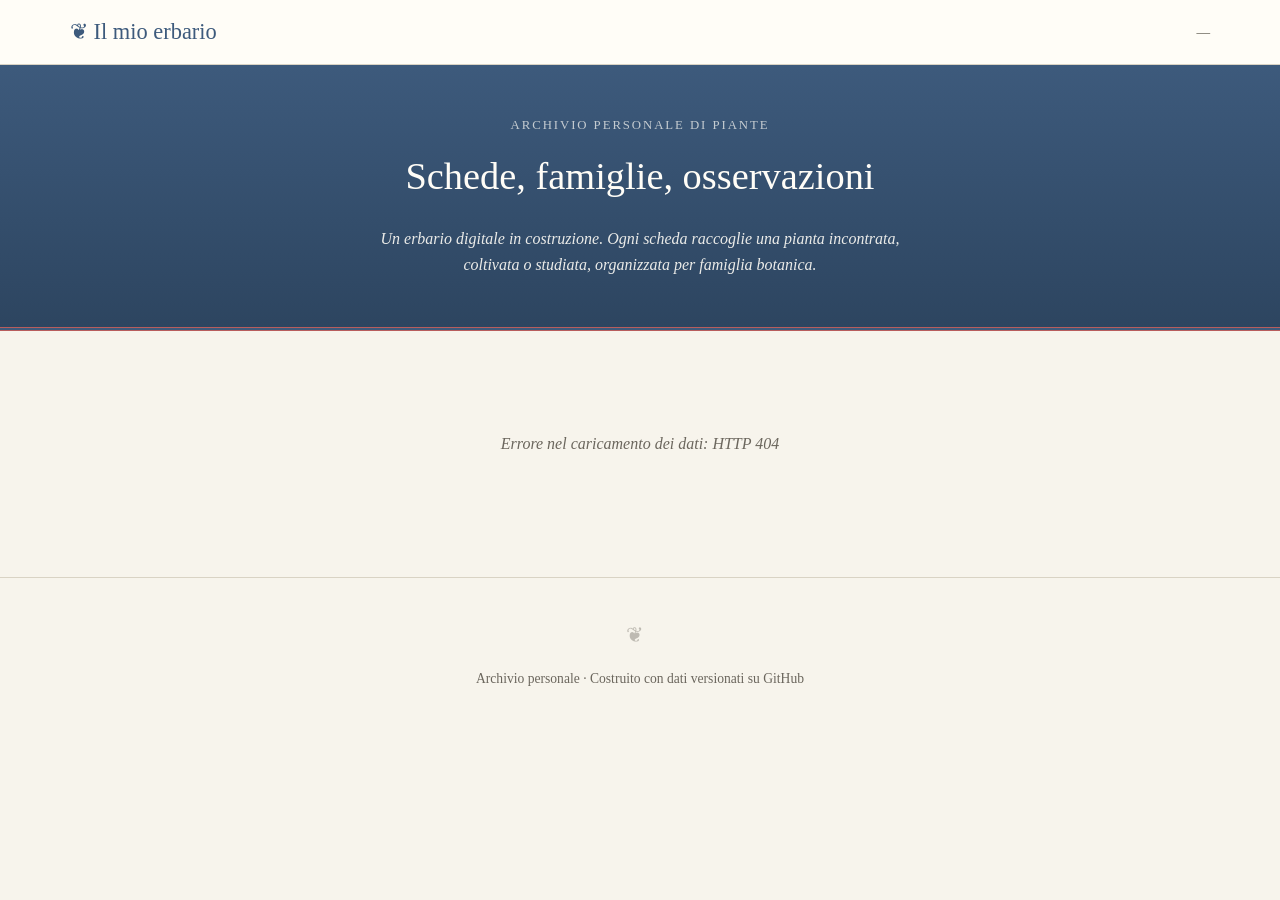
==== index.html @ 04bf57bf "Add files via upload" ====
<!DOCTYPE html>
<html lang="it">
<head>
<meta charset="UTF-8">
<meta name="viewport" content="width=device-width, initial-scale=1.0">
<title>Il mio erbario</title>
<link rel="stylesheet" href="style.css">
</head>
<body>

<header class="top-bar">
  <div class="top-inner">
    <h1 class="brand">❦ Il mio erbario</h1>
    <nav class="top-nav">
      <span id="count-display" class="count">—</span>
    </nav>
  </div>
</header>

<section class="hero">
  <div class="hero-inner">
    <p class="hero-sub">Archivio personale di piante</p>
    <h2 class="hero-title">Schede, famiglie, osservazioni</h2>
    <p class="hero-intro">Un erbario digitale in costruzione. Ogni scheda raccoglie una pianta incontrata, coltivata o studiata, organizzata per famiglia botanica.</p>
  </div>
</section>

<main id="app" class="main">
  <div class="loading">Caricamento dell'erbario…</div>
</main>

<footer>
  <p class="ornament">❦</p>
  <p>Archivio personale · Costruito con dati versionati su GitHub</p>
</footer>

<script src="app.js"></script>
</body>
</html>
---- style.css ----
:root {
  --bg: #f7f4ec;
  --paper: #fffdf7;
  --ink: #2d2a26;
  --muted: #6b665d;
  --accent: #3d5a7c;
  --accent-2: #b85d5d;
  --border: #d9d3c4;
  --shadow: 0 2px 12px rgba(45,42,38,0.08);
}

* { box-sizing: border-box; }

html, body {
  margin: 0; padding: 0;
  background: var(--bg); color: var(--ink);
  font-family: 'Iowan Old Style', 'Palatino Linotype', Georgia, serif;
  line-height: 1.6;
  -webkit-font-smoothing: antialiased;
}

/* ===== Top bar ===== */
.top-bar {
  background: var(--paper);
  border-bottom: 1px solid var(--border);
  position: sticky; top: 0; z-index: 10;
}
.top-inner {
  max-width: 1200px; margin: 0 auto;
  padding: 14px 30px;
  display: flex; justify-content: space-between; align-items: center;
}
.brand {
  font-family: 'Didot', 'Bodoni 72', Georgia, serif;
  font-size: 1.4rem; font-weight: 400;
  margin: 0; color: var(--accent);
}
.count {
  font-size: 0.85rem; color: var(--muted);
  font-variant-numeric: tabular-nums;
}

/* ===== Hero ===== */
.hero {
  background: linear-gradient(180deg, #3d5a7c 0%, #2d4560 100%);
  color: #fffdf7;
  border-bottom: 4px double var(--accent-2);
}
.hero-inner {
  max-width: 780px; margin: 0 auto;
  padding: 50px 30px;
  text-align: center;
}
.hero-sub {
  text-transform: uppercase; letter-spacing: 0.15em;
  font-size: 0.8rem; opacity: 0.7;
  margin: 0 0 0.8em;
}
.hero-title {
  font-family: 'Didot', 'Bodoni 72', Georgia, serif;
  font-size: 2.4rem; font-weight: 400;
  margin: 0 0 0.5em;
}
.hero-intro {
  font-style: italic; opacity: 0.9;
  max-width: 560px; margin: 0 auto;
}

/* ===== Main content ===== */
.main {
  max-width: 1200px; margin: 0 auto;
  padding: 40px 30px 60px;
}
.loading {
  text-align: center; color: var(--muted);
  font-style: italic; padding: 80px 20px;
}

/* ===== Family sections ===== */
.family-section {
  margin-bottom: 50px;
}
.family-header {
  display: flex; justify-content: space-between; align-items: baseline;
  border-bottom: 1px solid var(--border);
  padding-bottom: 8px; margin-bottom: 24px;
}
.family-name {
  font-family: 'Didot', 'Bodoni 72', Georgia, serif;
  font-size: 1.9rem; font-weight: 400;
  color: var(--accent); margin: 0;
}
.family-count {
  color: var(--muted); font-size: 0.85rem;
  letter-spacing: 0.1em; text-transform: uppercase;
}

/* ===== Plant cards grid ===== */
.plant-grid {
  display: grid;
  grid-template-columns: repeat(auto-fill, minmax(280px, 1fr));
  gap: 24px;
}

.plant-card {
  background: var(--paper);
  border: 1px solid var(--border);
  box-shadow: var(--shadow);
  display: flex; flex-direction: column;
  overflow: hidden;
  transition: transform 0.2s ease, box-shadow 0.2s ease;
  cursor: pointer;
}
.plant-card:hover {
  transform: translateY(-3px);
  box-shadow: 0 6px 20px rgba(45,42,38,0.12);
}

.plant-image {
  height: 200px;
  position: relative;
  overflow: hidden;
  background: linear-gradient(135deg, var(--card-color, #3d5a7c) 0%, var(--card-color-2, #2d4560) 100%);
}
.plant-image .placeholder {
  position: absolute; inset: 0;
  display: flex; align-items: center; justify-content: center;
  color: rgba(255,255,255,0.75);
  font-family: 'Didot', Georgia, serif;
  font-size: 2.5rem; letter-spacing: 0.1em;
  transition: opacity 0.4s ease;
}
.plant-image img {
  position: absolute; inset: 0;
  width: 100%; height: 100%;
  object-fit: cover;
  opacity: 0; transition: opacity 0.4s ease;
}
.plant-image img.loaded { opacity: 1; }
.plant-image:has(img.loaded) .placeholder { opacity: 0; }

.plant-body {
  padding: 18px 20px 20px;
  flex: 1; display: flex; flex-direction: column;
}
.plant-scientific {
  font-family: 'Didot', 'Bodoni 72', Georgia, serif;
  font-size: 1.2rem; font-weight: 400;
  font-style: italic;
  margin: 0 0 0.2em;
}
.plant-common {
  color: var(--accent-2);
  font-size: 0.85rem; font-style: italic;
  margin: 0 0 0.8em;
}
.plant-tags {
  display: flex; flex-wrap: wrap; gap: 6px;
  margin-top: auto;
}
.plant-tag {
  background: var(--bg);
  border: 1px solid var(--border);
  color: var(--muted);
  font-size: 0.72rem;
  padding: 3px 8px;
  border-radius: 2px;
  letter-spacing: 0.03em;
}

/* ===== Empty state ===== */
.empty-state {
  text-align: center; padding: 60px 20px;
  color: var(--muted); font-style: italic;
}

/* ===== Footer ===== */
footer {
  text-align: center;
  padding: 40px 20px 30px;
  color: var(--muted);
  font-size: 0.85rem;
  border-top: 1px solid var(--border);
}
footer .ornament {
  font-size: 1.3rem;
  opacity: 0.4;
  margin: 0 0 0.8em;
  letter-spacing: 0.5em;
}
footer p { margin: 0 0 0.3em; }

/* ===== Mobile tweaks ===== */
@media (max-width: 600px) {
  .hero-title { font-size: 1.8rem; }
  .family-name { font-size: 1.5rem; }
  .main { padding: 30px 16px 50px; }
  .top-inner { padding: 12px 16px; }
}
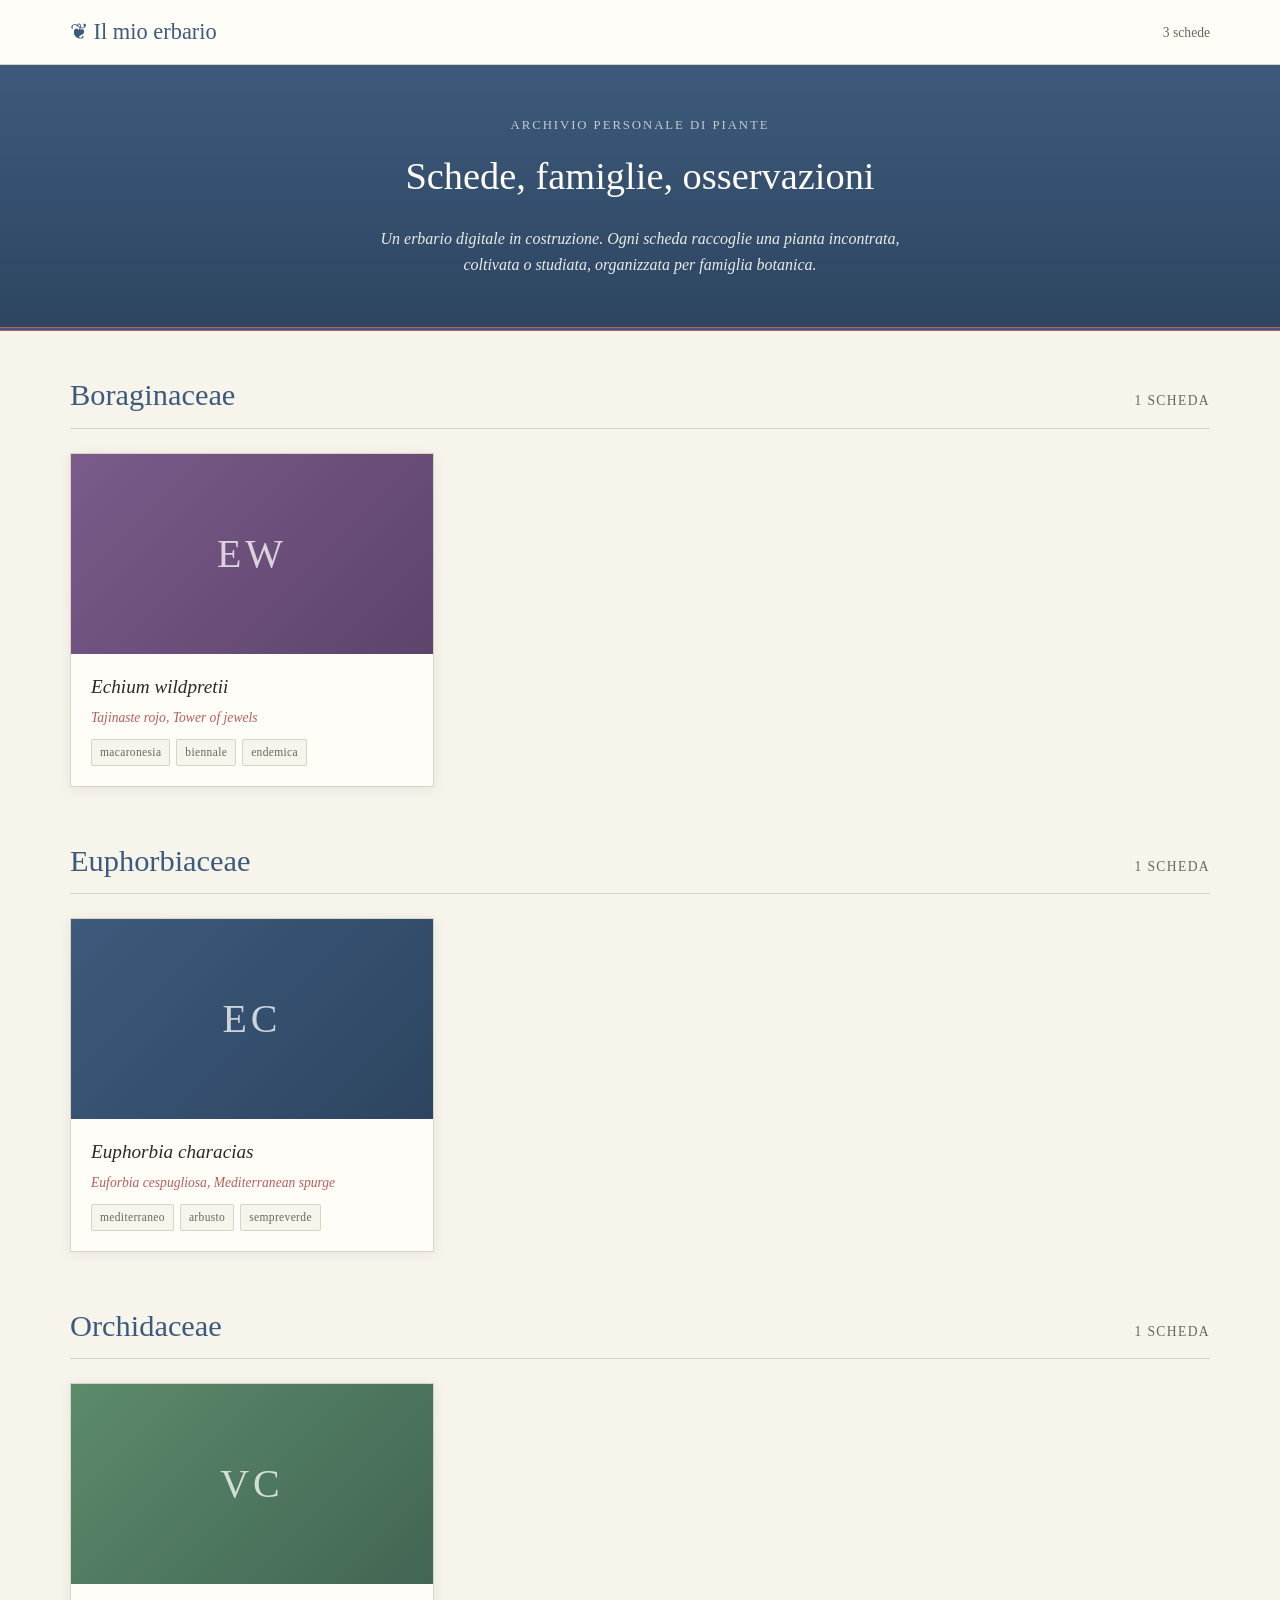
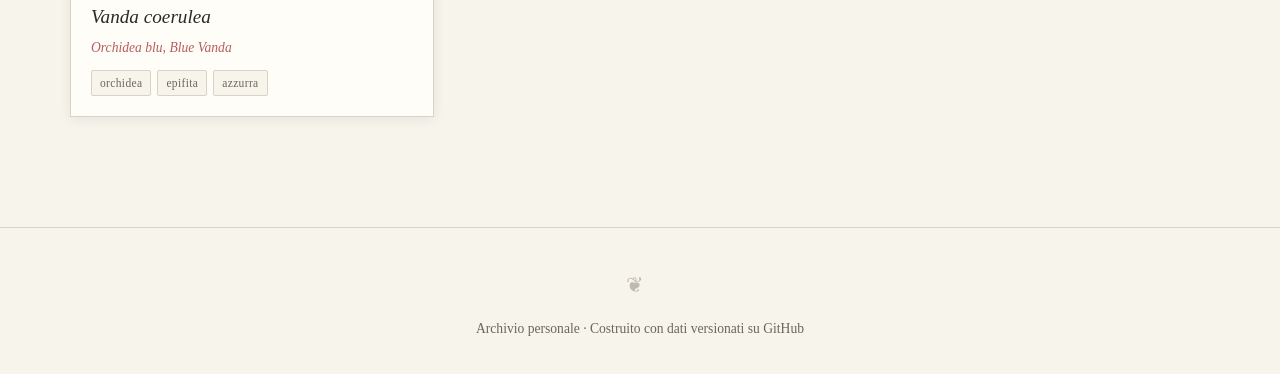
==== commit fd459d2e: "aggiornamento per login" ====
--- a/index.html
+++ b/index.html
@@ -5,6 +5,7 @@
 <meta name="viewport" content="width=device-width, initial-scale=1.0">
 <title>Il mio erbario</title>
 <link rel="stylesheet" href="style.css">
+<script src="https://identity.netlify.com/v1/netlify-identity-widget.js"></script>
 </head>
 <body>
 
@@ -35,5 +36,16 @@
 </footer>
 
 <script src="app.js"></script>
+<script>
+  if (window.netlifyIdentity) {
+    window.netlifyIdentity.on("init", user => {
+      if (!user) {
+        window.netlifyIdentity.on("login", () => {
+          document.location.href = "/admin/";
+        });
+      }
+    });
+  }
+</script>
 </body>
 </html>
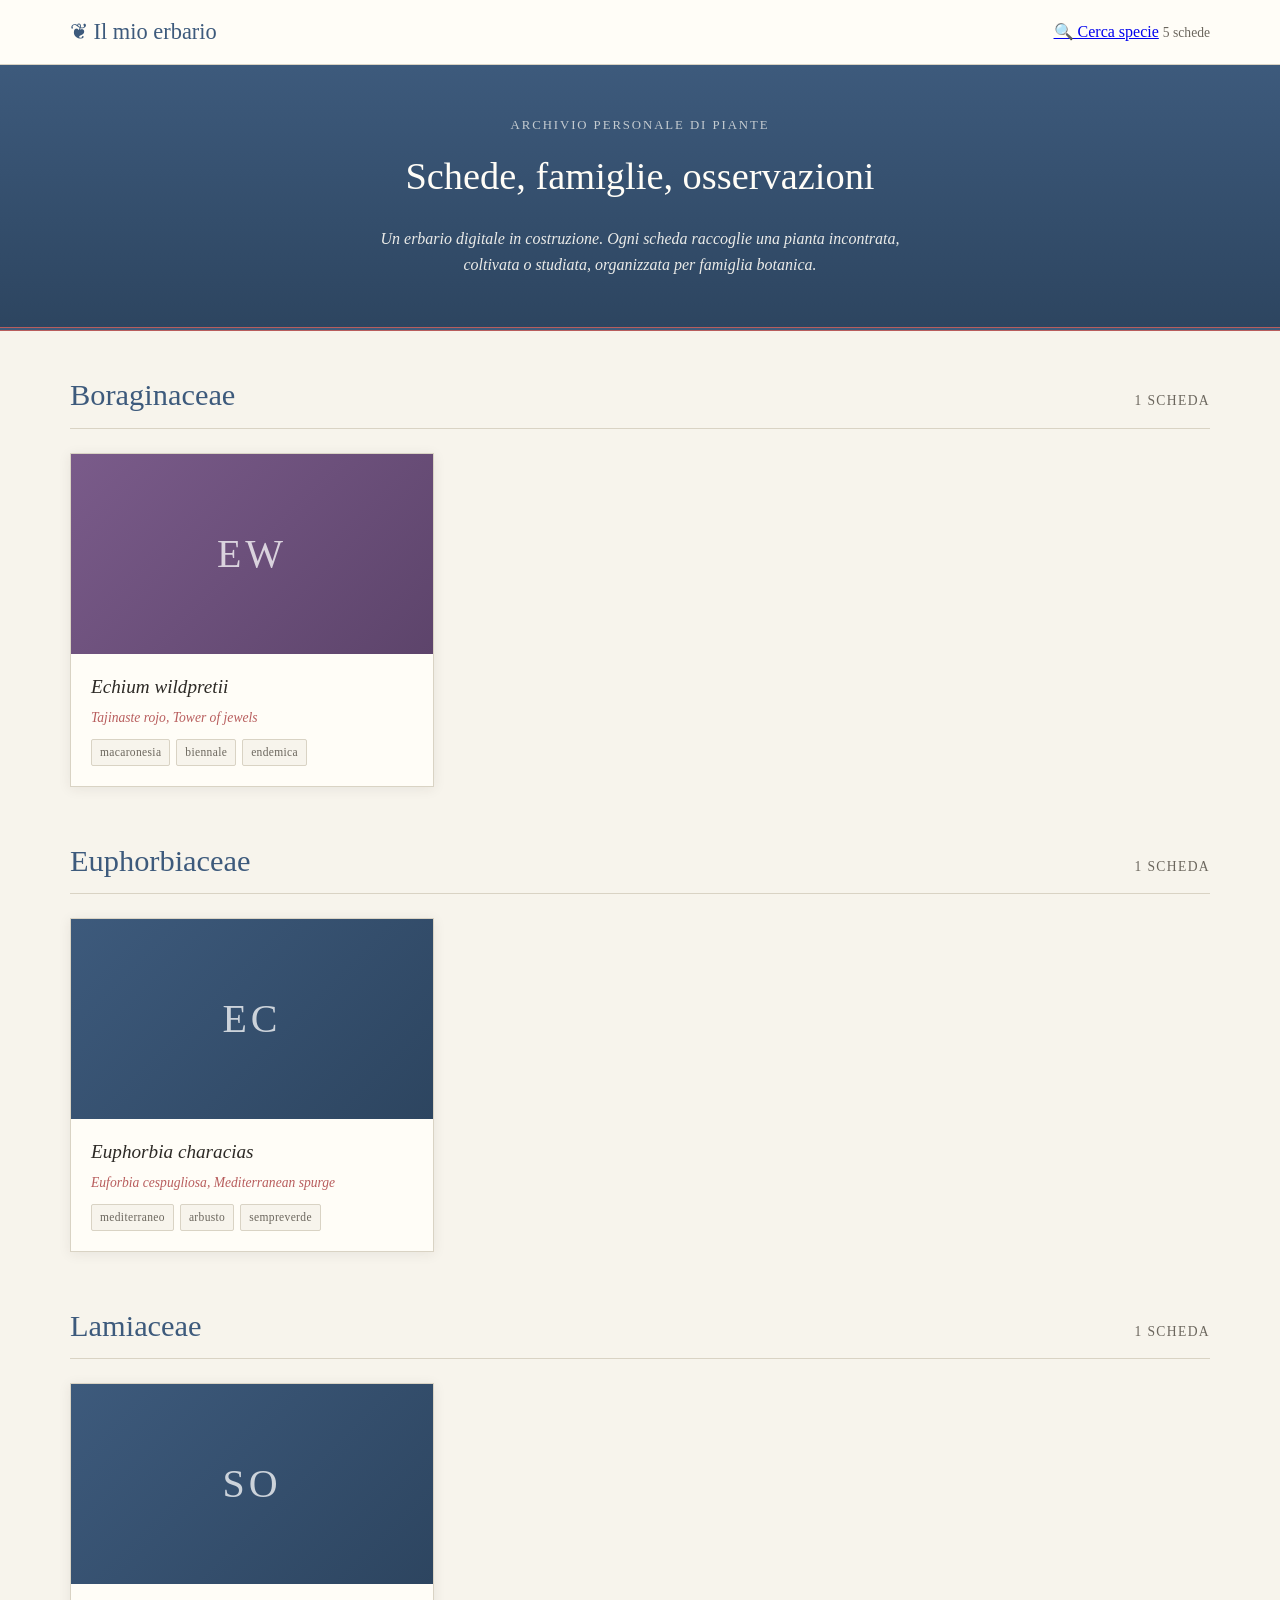
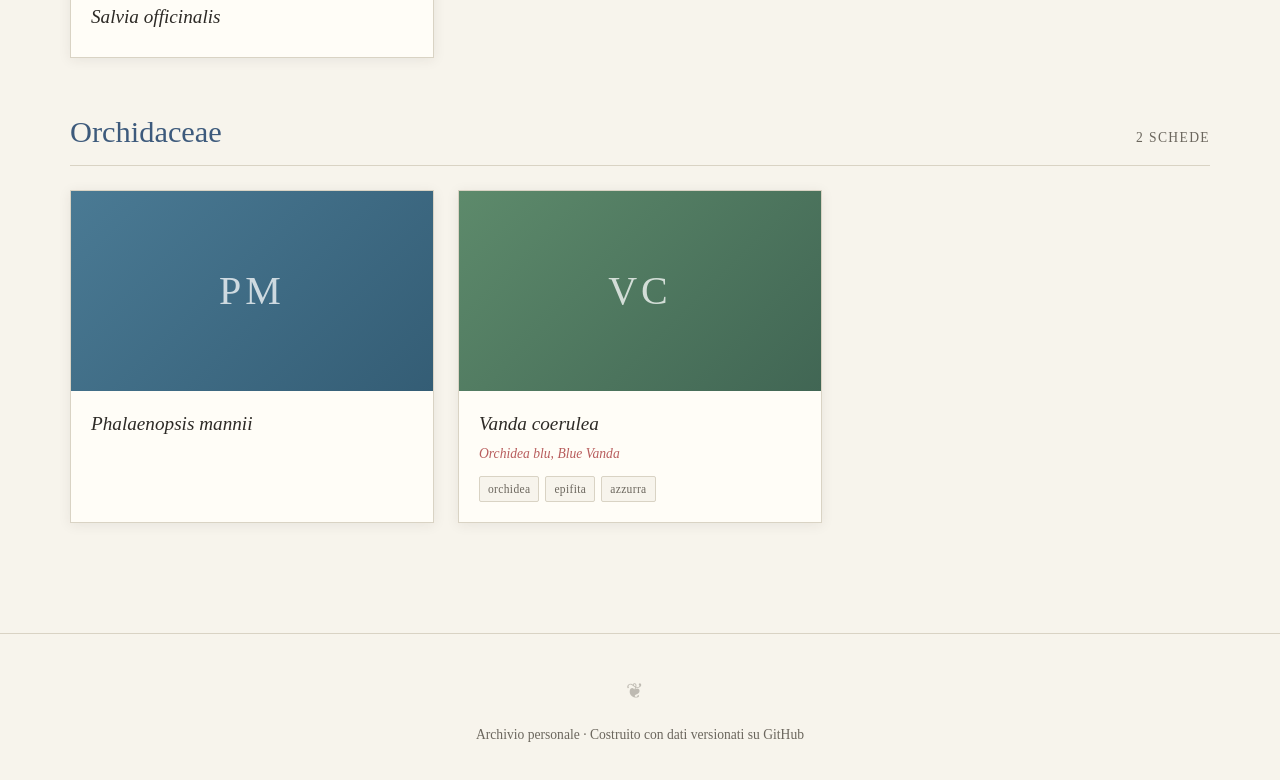
==== commit 623d08c1: "aggiornamento 1.0" ====
--- a/index.html
+++ b/index.html
@@ -5,7 +5,6 @@
 <meta name="viewport" content="width=device-width, initial-scale=1.0">
 <title>Il mio erbario</title>
 <link rel="stylesheet" href="style.css">
-<script src="https://identity.netlify.com/v1/netlify-identity-widget.js"></script>
 </head>
 <body>
 
@@ -13,6 +12,7 @@
   <div class="top-inner">
     <h1 class="brand">❦ Il mio erbario</h1>
     <nav class="top-nav">
+      <a href="tools/lookup.html" class="nav-link">🔍 Cerca specie</a>
       <span id="count-display" class="count">—</span>
     </nav>
   </div>
@@ -36,16 +36,5 @@
 </footer>
 
 <script src="app.js"></script>
-<script>
-  if (window.netlifyIdentity) {
-    window.netlifyIdentity.on("init", user => {
-      if (!user) {
-        window.netlifyIdentity.on("login", () => {
-          document.location.href = "/admin/";
-        });
-      }
-    });
-  }
-</script>
 </body>
 </html>
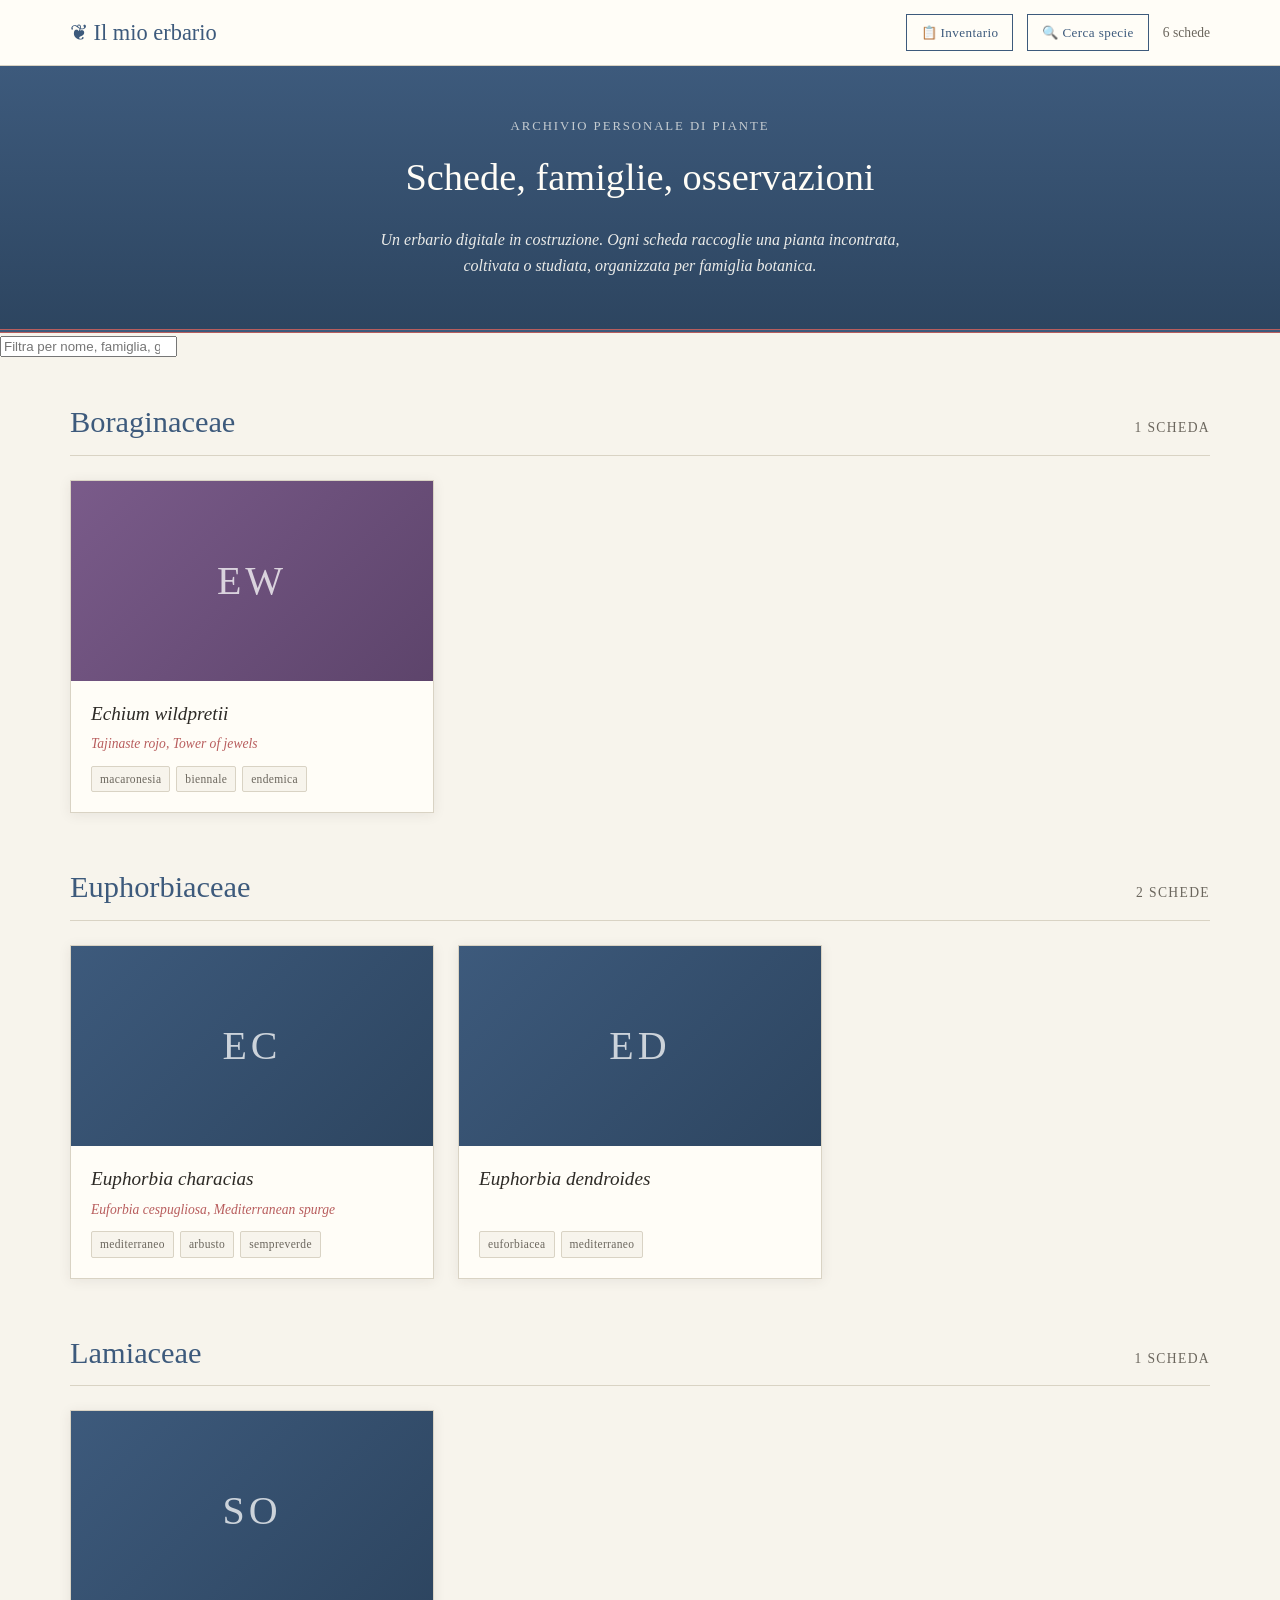
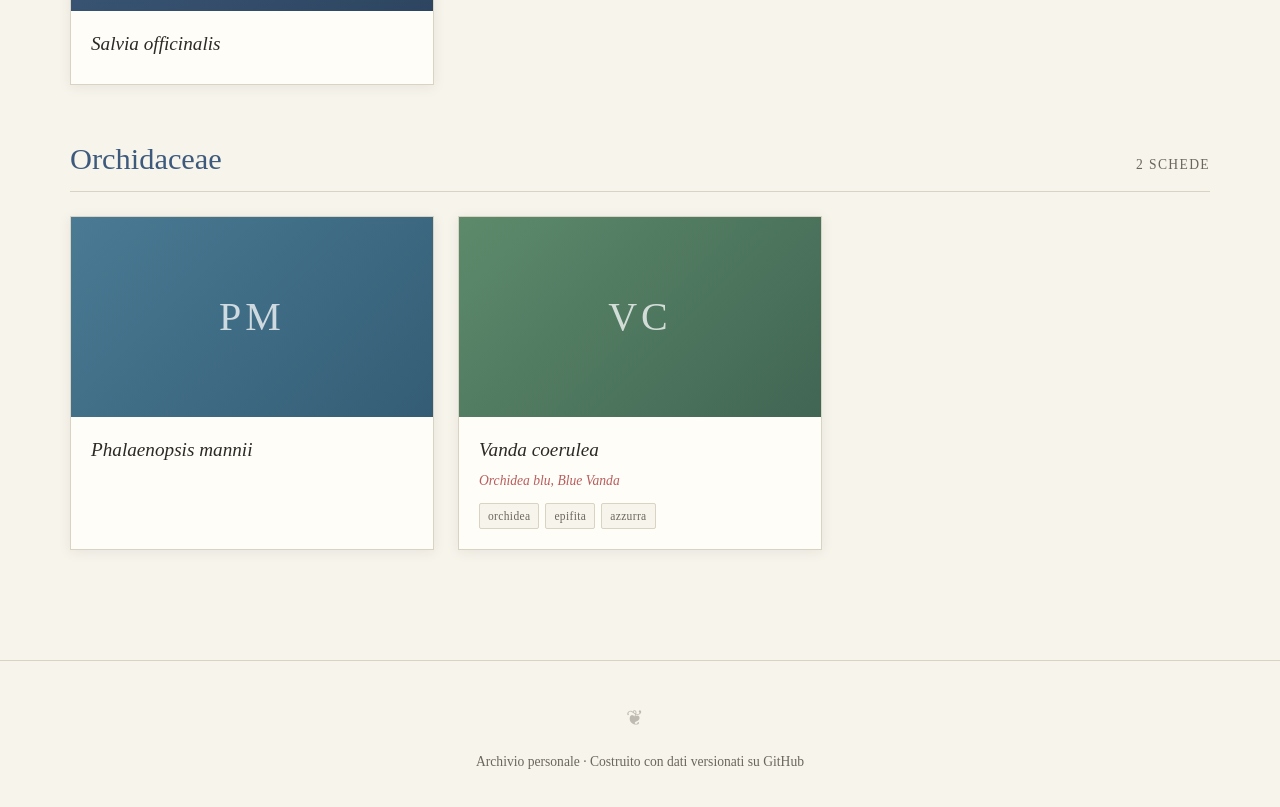
==== commit 7c9b3a43: "Update 2.0" ====
--- a/index.html
+++ b/index.html
@@ -12,6 +12,7 @@
   <div class="top-inner">
     <h1 class="brand">❦ Il mio erbario</h1>
     <nav class="top-nav">
+      <a href="inventario.html" class="nav-link">📋 Inventario</a>
       <a href="tools/lookup.html" class="nav-link">🔍 Cerca specie</a>
       <span id="count-display" class="count">—</span>
     </nav>
@@ -26,6 +27,13 @@
   </div>
 </section>
 
+<div class="search-bar">
+  <div class="search-bar-inner">
+    <input type="search" id="search-filter-input" placeholder="Filtra per nome, famiglia, genere, tag, origine…" autocomplete="off" />
+    <button id="clear-filter-btn" class="clear-btn" style="display:none;" title="Azzera ricerca">×</button>
+  </div>
+</div>
+
 <main id="app" class="main">
   <div class="loading">Caricamento dell'erbario…</div>
 </main>
--- a/style.css
+++ b/style.css
@@ -35,6 +35,25 @@
   font-size: 1.4rem; font-weight: 400;
   margin: 0; color: var(--accent);
 }
+.top-nav {
+  display: flex;
+  align-items: center;
+  gap: 14px;
+}
+.nav-link {
+  color: var(--accent);
+  text-decoration: none;
+  font-size: 0.82rem;
+  padding: 7px 14px;
+  border: 1px solid var(--accent);
+  letter-spacing: 0.03em;
+  transition: all 0.18s ease;
+  font-family: inherit;
+}
+.nav-link:hover {
+  background: var(--accent);
+  color: white;
+}
 .count {
   font-size: 0.85rem; color: var(--muted);
   font-variant-numeric: tabular-nums;
@@ -174,6 +193,161 @@
   color: var(--muted); font-style: italic;
 }
 
+/* ===== Modal (vista dettaglio scheda) ===== */
+.modal-backdrop {
+  position: fixed;
+  inset: 0;
+  background: rgba(45, 42, 38, 0.75);
+  backdrop-filter: blur(3px);
+  -webkit-backdrop-filter: blur(3px);
+  z-index: 100;
+  display: none;
+  justify-content: center;
+  align-items: center;
+  padding: 20px;
+}
+.modal-backdrop.show {
+  display: flex;
+  animation: modalFade 0.2s ease;
+}
+@keyframes modalFade {
+  from { opacity: 0; }
+  to { opacity: 1; }
+}
+.modal-content {
+  background: var(--paper);
+  max-width: 900px;
+  width: 100%;
+  max-height: 90vh;
+  overflow-y: auto;
+  position: relative;
+  box-shadow: 0 10px 40px rgba(45,42,38,0.3);
+  border: 1px solid var(--border);
+  animation: modalSlide 0.25s ease;
+}
+@keyframes modalSlide {
+  from { transform: translateY(15px); opacity: 0; }
+  to { transform: translateY(0); opacity: 1; }
+}
+.modal-close {
+  position: absolute;
+  top: 14px; right: 14px;
+  background: rgba(255, 253, 247, 0.92);
+  border: 1px solid var(--border);
+  width: 38px; height: 38px;
+  font-size: 1.4rem; line-height: 1;
+  cursor: pointer;
+  color: var(--muted);
+  z-index: 2;
+  display: flex; align-items: center; justify-content: center;
+  font-family: inherit;
+}
+.modal-close:hover {
+  background: var(--accent); color: white; border-color: var(--accent);
+}
+.modal-image {
+  width: 100%;
+  height: 400px;
+  position: relative;
+  overflow: hidden;
+}
+.modal-image img {
+  width: 100%; height: 100%;
+  object-fit: cover;
+  opacity: 0; transition: opacity 0.4s;
+}
+.modal-image img.loaded { opacity: 1; }
+.modal-image .placeholder {
+  position: absolute; inset: 0;
+  display: flex; align-items: center; justify-content: center;
+  color: rgba(255,255,255,0.75);
+  font-family: 'Didot', Georgia, serif;
+  font-size: 5rem; letter-spacing: 0.1em;
+}
+.modal-body {
+  padding: 32px 36px 36px;
+}
+.modal-title {
+  font-family: 'Didot', 'Bodoni 72', Georgia, serif;
+  font-size: 2rem; font-weight: 400;
+  font-style: italic;
+  margin: 0 0 6px; color: var(--ink);
+}
+.modal-common {
+  color: var(--accent-2);
+  font-style: italic;
+  font-size: 1.05rem;
+  margin: 0 0 20px;
+}
+.modal-tags {
+  display: flex; flex-wrap: wrap; gap: 6px;
+  margin: 0 0 24px;
+}
+.modal-section {
+  margin-bottom: 22px;
+}
+.modal-section h4 {
+  font-size: 0.72rem;
+  text-transform: uppercase;
+  letter-spacing: 0.12em;
+  color: var(--muted);
+  margin: 0 0 10px;
+  font-weight: 400;
+  font-family: inherit;
+}
+.modal-taxonomy {
+  display: grid;
+  grid-template-columns: 1fr 1fr;
+  gap: 6px 24px;
+}
+.modal-tax-row {
+  display: flex;
+  gap: 12px;
+  align-items: baseline;
+  padding: 5px 0;
+  border-bottom: 1px dotted var(--border);
+}
+.modal-tax-label {
+  font-size: 0.7rem;
+  text-transform: uppercase;
+  letter-spacing: 0.1em;
+  color: var(--muted);
+  min-width: 92px;
+}
+.modal-tax-value {
+  font-family: inherit;
+  color: var(--ink);
+  font-style: italic;
+  font-size: 0.95rem;
+}
+.modal-text {
+  line-height: 1.75;
+  color: var(--ink);
+  margin: 0;
+  font-size: 0.98rem;
+}
+.modal-links {
+  display: flex; gap: 10px; flex-wrap: wrap;
+  margin-top: 28px;
+  padding-top: 22px;
+  border-top: 1px solid var(--border);
+}
+.modal-link {
+  background: var(--bg);
+  border: 1px solid var(--border);
+  color: var(--ink);
+  text-decoration: none;
+  padding: 9px 18px;
+  font-size: 0.85rem;
+  transition: all 0.15s ease;
+  font-family: inherit;
+}
+.modal-link:hover {
+  background: var(--accent);
+  color: white;
+  border-color: var(--accent);
+}
+
 /* ===== Footer ===== */
 footer {
   text-align: center;
@@ -196,4 +370,13 @@
   .family-name { font-size: 1.5rem; }
   .main { padding: 30px 16px 50px; }
   .top-inner { padding: 12px 16px; }
-}
+  .nav-link { padding: 6px 10px; font-size: 0.76rem; }
+  .top-nav { gap: 10px; }
+
+  .modal-backdrop { padding: 0; }
+  .modal-content { max-height: 100vh; height: 100vh; border: none; }
+  .modal-image { height: 260px; }
+  .modal-body { padding: 24px 20px; }
+  .modal-taxonomy { grid-template-columns: 1fr; gap: 2px; }
+  .modal-title { font-size: 1.5rem; }
+}
